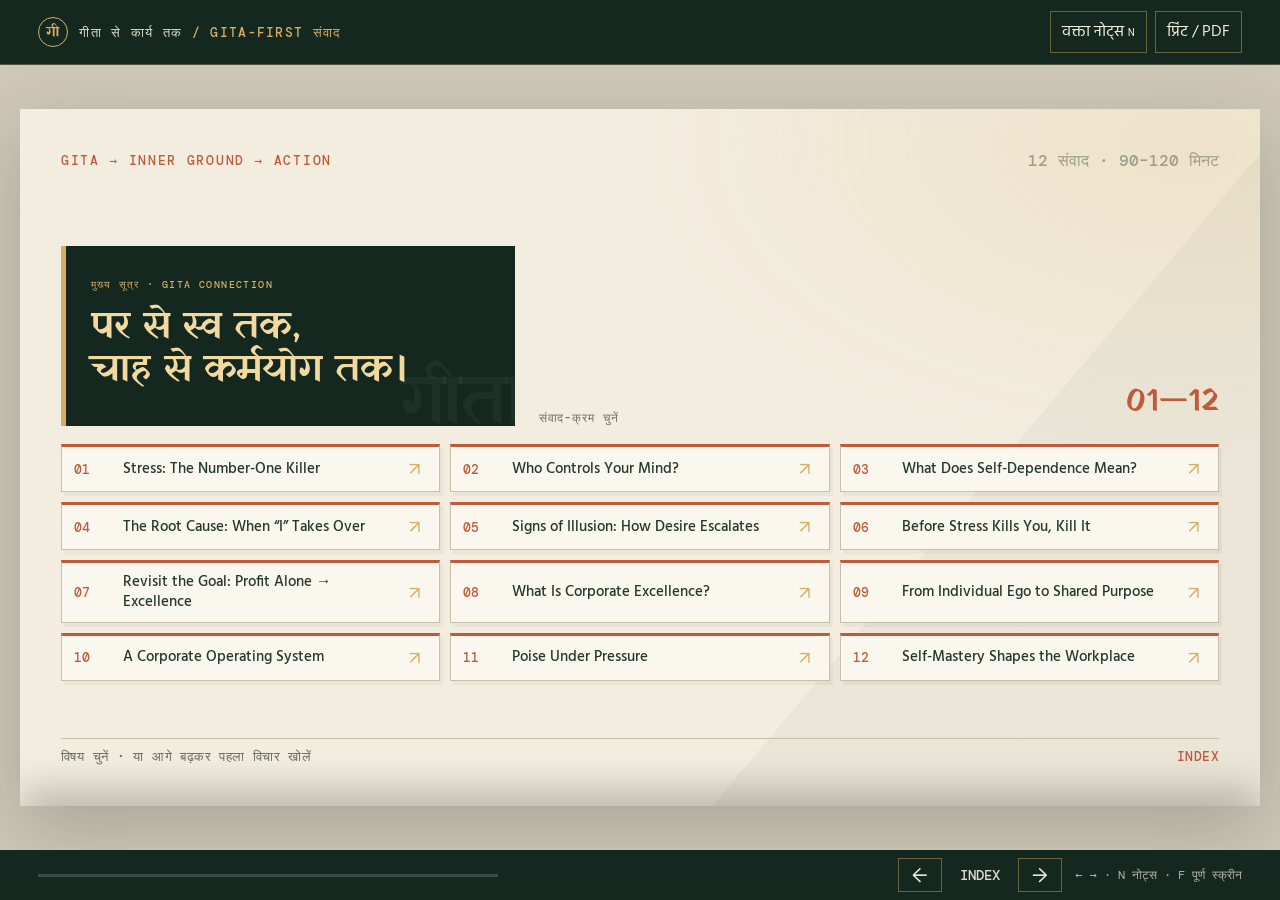
==== corporate-workshop-gita-first.html @ 5ba246e7 "Add Gita-first corporate presentation" ====
<!doctype html>
<html lang="hi">
<head>
  <meta charset="utf-8">
  <meta name="viewport" content="width=device-width, initial-scale=1">
  <meta name="theme-color" content="#142820">
  <title>गीता से कार्य तक · Corporate संवाद</title>
  <style>
    @import url('https://fonts.googleapis.com/css2?family=DM+Mono:wght@400;500&family=DM+Sans:wght@400;500;600;700&family=Hind:wght@400;500;600;700&family=Noto+Serif+Devanagari:wght@400;500;600&family=Yatra+One&display=swap');
    :root{--forest:#142820;--forest2:#203b2e;--leaf:#315744;--paper:#f3eddf;--paper2:#e4dac5;--gold:#d6ad62;--rust:#bf5b3b;--ink:#25382c;--muted:#9b9d8d;--line:#c9bea7;--sans:'Hind','Nirmala UI','Mangal',sans-serif;--display:'Yatra One','Nirmala UI',serif;--latin:'DM Sans',sans-serif;--mono:'DM Mono',monospace}
    *{box-sizing:border-box}html,body{margin:0;min-height:100%;font-family:var(--sans);background:#cfc8b7;color:var(--ink)}body{min-height:100dvh;display:grid;grid-template-rows:auto 1fr auto;overflow:hidden}button{font:inherit;color:inherit;cursor:pointer}
    .topbar,.bottombar{display:flex;align-items:center;justify-content:space-between;background:var(--forest);color:var(--paper);padding:11px clamp(14px,3vw,40px);z-index:5}.topbar{border-bottom:1px solid #d6ad6250}.identity{display:flex;align-items:center;gap:11px;font:500 13px var(--mono);letter-spacing:.1em;text-transform:uppercase;color:#ded7c6}.seal{width:30px;height:30px;border:1px solid var(--gold);display:grid;place-items:center;border-radius:50%;color:var(--gold);font:15px var(--display)}.tools{display:flex;gap:8px}.tools button,.nav button{background:transparent;border:1px solid #d6ad6270;color:var(--paper);padding:7px 11px;transition:.2s}.tools button:hover,.nav button:hover{background:#d6ad6220;border-color:var(--gold)}
    main{display:grid;place-items:center;padding:clamp(9px,1.7vw,20px);min-height:0}.deck{width:min(100%,calc((100dvh - 145px)*1.7778));aspect-ratio:16/9;position:relative;background:var(--paper);box-shadow:0 24px 70px #14282035;overflow:hidden;isolation:isolate}.page{position:absolute;inset:0;visibility:hidden;opacity:0;transform:translateX(1.2%);transition:opacity .35s ease,transform .35s ease,visibility .35s;overflow:hidden}.page.current{visibility:visible;opacity:1;transform:none;z-index:1}.directory,.content-slide{height:100%;padding:clamp(22px,3.2vw,46px);display:grid;grid-template-rows:auto 1fr auto;position:relative;background:var(--paper)}.directory:before,.content-slide:before{content:'';position:absolute;z-index:-1;inset:0;pointer-events:none;background:radial-gradient(ellipse at 94% 5%,#d6ad622d,transparent 34%),linear-gradient(130deg,transparent 70%,#203b2e0b 70%)}.content-slide.dark{background:var(--forest);color:var(--paper)}.content-slide.dark:before{background:radial-gradient(ellipse at 90% 8%,#d6ad6220,transparent 36%),linear-gradient(130deg,transparent 65%,#ffffff06 65%)}
    .slide-top{display:flex;align-items:center;justify-content:space-between;gap:14px;position:relative;z-index:1}.eyebrow{font:500 13px var(--mono);letter-spacing:.13em;text-transform:uppercase;color:var(--rust)}.dark .eyebrow{color:var(--gold)}.timing{font:500 16px var(--mono);white-space:nowrap;color:var(--muted)}.dark .timing{color:#c6bda9}.page-content{align-self:center;min-width:0;position:relative;z-index:1}.slide-title{font:400 clamp(40px,5.2vw,74px)/1.08 var(--display);letter-spacing:-.02em;margin:0 0 clamp(16px,2.3vw,30px);max-width:20ch;color:var(--forest)}.dark .slide-title{color:var(--paper)}.slide-title .accent{color:var(--rust)}.dark .slide-title .accent{color:var(--gold)}
    .gita-card{position:relative;overflow:hidden;padding:clamp(22px,3.1vw,44px);background:linear-gradient(130deg,#203b2e,#142820 78%);color:var(--paper);border:1px solid #d6ad6280;border-top:5px solid var(--gold);box-shadow:0 22px 55px #14282020;min-height:clamp(250px,31vh,360px)}.gita-card:after{content:attr(data-number);position:absolute;right:2%;bottom:-22%;font:clamp(150px,25vw,340px)/1 var(--display);color:#f3eddf0a;pointer-events:none}.gita-kicker{position:relative;z-index:1;display:flex;align-items:center;gap:10px;margin-bottom:clamp(12px,2vw,22px);font:500 13px var(--mono);letter-spacing:.16em;text-transform:uppercase;color:var(--gold)}.gita-kicker:before{content:'';width:27px;height:1px;background:var(--gold)}.gita-heading{position:relative;z-index:1;margin:0 0 11px;font:400 clamp(28px,3.5vw,48px)/1.15 var(--display);color:#f0d69e}.gita-copy{position:relative;z-index:1;max-width:70ch;margin:0;color:#f4efe2;font:400 clamp(19px,2vw,27px)/1.55 'Noto Serif Devanagari','Nirmala UI',serif}.verse-list{position:relative;z-index:1;display:flex;flex-wrap:wrap;gap:8px;margin-top:clamp(15px,2vw,24px)}.verse-button{border:1px solid #d6ad6280;background:#14282070;color:#f1d99f;padding:7px 11px;font:500 14px var(--sans);text-decoration:underline;text-underline-offset:3px}.verse-button:hover{background:var(--gold);color:var(--forest)}.gita-question{position:relative;z-index:1;margin:clamp(14px,2vw,22px) 0 0;padding-top:12px;border-top:1px solid #ffffff38;color:var(--gold);font:600 clamp(18px,1.9vw,25px)/1.4 var(--sans)}
    .lens-trigger{display:flex;align-items:center;gap:12px;margin:14px 0 0;padding:9px 0;border:0;background:transparent;color:var(--rust);font:600 17px var(--sans);text-align:left}.lens-trigger .plus{width:28px;height:28px;display:grid;place-items:center;border:1px solid currentColor;border-radius:50%;font:18px var(--latin);transition:transform .22s,background .22s}.lens-trigger:hover .plus{transform:rotate(45deg);background:#bf5b3b12}.dark .lens-trigger{color:var(--gold)}.lens-trigger[aria-expanded="true"] .plus{transform:rotate(45deg)}.corporate-lens{margin-top:4px;padding:clamp(15px,2vw,25px);background:#f8f3e7;border:1px solid var(--line);border-left:5px solid var(--rust);box-shadow:0 12px 28px #14282012;animation:reveal .28s ease both}.dark .corporate-lens{background:#203b2e;border-color:#d6ad6270;border-left-color:var(--gold);color:var(--paper)}.corporate-lens[hidden]{display:none}.lens-heading{margin:0 0 10px;font:500 12px var(--mono);letter-spacing:.14em;text-transform:uppercase;color:var(--rust)}.dark .lens-heading{color:var(--gold)}.lens-points{display:grid;grid-template-columns:repeat(3,1fr);gap:16px}.lens-point{display:grid;grid-template-columns:24px 1fr;gap:8px;align-items:start}.lens-point b{font:500 13px var(--mono);color:var(--rust);padding-top:3px}.dark .lens-point b{color:var(--gold)}.lens-point p{margin:0;font:500 clamp(16px,1.45vw,20px)/1.45 var(--latin);color:var(--ink)}.lens-point small{display:block;margin-top:3px;font:400 clamp(14px,1.2vw,17px)/1.45 var(--sans);color:#596258}.dark .lens-point p{color:var(--paper)}.dark .lens-point small{color:#d1d1c5}.footer{position:relative;z-index:1;display:flex;justify-content:space-between;align-items:end;gap:16px;border-top:1px solid var(--line);padding-top:9px;color:#666f62;font:500 13px var(--mono);letter-spacing:.03em}.dark .footer{border-color:#ffffff38;color:#c1bdaf}.footer strong{color:var(--rust);font-weight:500}.dark .footer strong{color:var(--gold)}
    .index-top{display:grid;grid-template-columns:minmax(280px,.8fr) minmax(0,1.2fr);align-items:stretch;gap:clamp(14px,2vw,24px);margin:clamp(10px,1.6vw,18px) 0}.index-hero{padding:clamp(16px,2vw,25px);background:var(--forest);color:var(--paper);border-left:5px solid var(--gold);position:relative;overflow:hidden}.index-hero:after{content:'गीता';position:absolute;right:-10px;bottom:-28px;font:70px var(--display);color:#ffffff0b}.index-hero .kicker{font:500 10px var(--mono);letter-spacing:.14em;color:var(--gold);text-transform:uppercase}.index-hero h1{font:400 clamp(25px,3vw,40px)/1.12 var(--display);margin:9px 0;color:#f1d99f}.index-hero p{font:400 clamp(15px,1.35vw,18px)/1.4 var(--sans);margin:0;max-width:55ch;color:#e8e4d8}.index-meta{align-self:end;display:flex;justify-content:space-between;gap:12px;align-items:end;color:#687367;font:500 12px var(--mono);letter-spacing:.08em;text-transform:uppercase}.index-meta strong{font:400 clamp(20px,2.5vw,32px) var(--display);color:var(--rust);letter-spacing:0}.index-grid{display:grid;grid-template-columns:repeat(3,minmax(0,1fr));gap:10px;align-content:stretch;min-height:0}.index-card{position:relative;display:grid;grid-template-columns:39px 1fr 18px;align-items:center;gap:10px;text-align:left;padding:10px 12px;background:#faf7ef;border:1px solid var(--line);border-top:3px solid var(--rust);box-shadow:3px 4px 0 #203b2e0c;transition:transform .18s,box-shadow .18s,border-color .18s;min-width:0}.index-card:hover,.index-card:focus-visible{transform:translateY(-3px);border-color:var(--gold);box-shadow:4px 7px 0 #203b2e19;outline:none}.index-no{font:500 13px var(--mono);color:var(--rust)}.index-title{font:500 clamp(14px,1.2vw,17px)/1.25 var(--sans);color:var(--ink)}.index-arrow{font:18px var(--latin);color:var(--gold)}.index-card:focus-visible{outline:2px solid var(--rust);outline-offset:2px}
    .bottombar{padding-top:8px;padding-bottom:8px;gap:14px}.progress{height:3px;background:#ffffff2b;flex:1;max-width:460px}.progress b{display:block;height:100%;width:0;background:var(--gold);transition:width .3s}.nav{display:flex;align-items:center;gap:8px}.nav button{font:20px var(--latin);padding:3px 13px}.count{font:500 14px var(--mono);color:#e3dccd;min-width:60px;text-align:center}.keys{font:12px var(--mono);color:#b4b4a6;margin-left:5px}.notes{position:absolute;z-index:6;left:0;right:0;bottom:0;max-height:42%;overflow:auto;background:#fbf7eb;color:var(--forest);padding:17px 23px 21px;border-top:4px solid var(--gold);box-shadow:0 -15px 40px #0004;transform:translateY(105%);transition:transform .28s ease}.notes.open{transform:none}.notes h3{font:400 22px var(--display);margin:0 0 7px}.notes p{font:400 15px/1.5 var(--sans);margin:6px 0;max-width:100ch}.notes .ask{color:var(--rust);font-weight:600}
    dialog{max-width:min(600px,calc(100vw - 30px));border:1px solid var(--gold);border-top:5px solid var(--rust);background:var(--paper);color:var(--forest);padding:24px 28px;box-shadow:0 22px 70px #0007}dialog::backdrop{background:#0a1510c7}dialog h2{font:400 26px var(--display);margin:0 0 4px}dialog .ref{font:12px var(--mono);color:var(--rust)}dialog p{font:23px/1.9 var(--sans);margin:18px 0;white-space:pre-line}dialog button{float:right;border:1px solid var(--forest);background:var(--forest);color:var(--paper);padding:8px 16px}
    @keyframes reveal{from{opacity:0;transform:translateY(-7px)}to{opacity:1;transform:none}}
    @media(max-width:900px){.index-grid{grid-template-columns:repeat(2,minmax(0,1fr))}.index-top{grid-template-columns:1fr 1fr}}
    @media(max-width:700px){body{overflow:auto;min-height:100dvh}.topbar{padding:7px 11px}.identity{font-size:10px;gap:7px}.seal{width:25px;height:25px}.tools button{font-size:11px;padding:5px 7px}.tools button:nth-child(2){display:none}main{padding:8px}.deck{width:100%;aspect-ratio:auto;min-height:calc(100dvh - 100px)}.directory,.content-slide{height:auto;min-height:calc(100dvh - 130px);padding:20px 16px 17px;grid-template-rows:auto 1fr auto}.content-slide{overflow-y:auto}.slide-top{align-items:flex-start}.eyebrow{font-size:10px}.timing{font-size:11px}.index-top{grid-template-columns:1fr;gap:9px;margin:10px 0}.index-hero{padding:15px}.index-hero h1{font-size:29px}.index-meta{display:none}.index-grid{grid-template-columns:1fr;gap:7px}.index-card{padding:9px 11px;grid-template-columns:35px 1fr 18px}.index-title{font-size:16px}.slide-title{font-size:clamp(35px,9vw,48px);margin-bottom:13px}.gita-card{padding:18px;min-height:0}.gita-kicker{font-size:10px;margin-bottom:11px}.gita-heading{font-size:29px}.gita-copy{font-size:18px;line-height:1.5}.gita-question{font-size:17px}.verse-button{font-size:13px;padding:6px 8px}.lens-trigger{font-size:16px;margin-top:9px}.corporate-lens{padding:14px}.lens-points{grid-template-columns:1fr;gap:10px}.lens-point p{font-size:16px}.lens-point small{font-size:15px}.footer{font-size:10px;flex-wrap:wrap}.bottombar{padding:7px 9px}.count{font-size:12px}.keys{display:none}.notes{max-height:54%;padding:14px}.notes p{font-size:13px}.content-slide:after{font-size:150px}}
    @media(prefers-reduced-motion:reduce){*,*:before,*:after{transition:none!important;animation:none!important;scroll-behavior:auto!important}}
    @media print{html,body{display:block;background:#fff;overflow:visible}.topbar,.bottombar,.notes,dialog,.lens-trigger{display:none!important}main{display:block;padding:0}.deck{width:auto;aspect-ratio:auto;box-shadow:none;overflow:visible}.page,.page.current{position:relative;visibility:visible;opacity:1;transform:none;width:100vw;height:56.25vw;page-break-after:always;break-after:page;-webkit-print-color-adjust:exact;print-color-adjust:exact}.content-slide .corporate-lens[hidden]{display:block!important}.page:last-child{page-break-after:auto}}
    .directory.page,.content-slide.page{position:absolute;inset:0}
  </style>
</head>
<body>
  <header class="topbar"><div class="identity"><span class="seal">गी</span><span>गीता से कार्य तक <span style="color:var(--gold)">/ Gita-first संवाद</span></span></div><div class="tools"><button id="notesToggle" aria-expanded="false">वक्ता नोट्स <span style="font:11px var(--mono)">N</span></button><button onclick="window.print()">प्रिंट / PDF</button></div></header>
  <main><div class="deck" id="deck" aria-live="polite">
    <section class="page directory current" id="directory" aria-label="विषय सूची">
      <div class="slide-top"><span class="eyebrow">GITA → INNER GROUND → ACTION</span><span class="timing">12 संवाद · 90–120 मिनट</span></div>
      <div class="page-content">
        <div class="index-top"><article class="index-hero"><span class="kicker">मुख्य सूत्र · GITA CONNECTION</span><h1>पर से स्व तक,<br>चाह से कर्मयोग तक।</h1></article><div class="index-meta"><span>संवाद-क्रम चुनें</span><strong>01—12</strong></div></div>
        <nav class="index-grid" id="indexGrid" aria-label="स्लाइड विषय"></nav>
      </div>
      <div class="footer"><span>विषय चुनें · या आगे बढ़कर पहला विचार खोलें</span><strong>INDEX</strong></div>
    </section>
    <div id="slides"></div>
    <aside id="notesPanel" class="notes" aria-live="polite"></aside>
  </div></main>
  <footer class="bottombar"><div class="progress" aria-label="प्रस्तुति प्रगति"><b id="progressFill"></b></div><div class="nav"><button id="prev" aria-label="पिछली स्लाइड">←</button><span class="count" id="count">INDEX</span><button id="next" aria-label="अगली स्लाइड">→</button><span class="keys">← → · N नोट्स · F पूर्ण स्क्रीन</span></div></footer>
  <dialog id="verseDialog"><h2>भगवद्गीता</h2><div class="ref" id="verseRef"></div><p id="verseText"></p><button id="closeVerse">बंद करें</button></dialog>
  <script>
    (()=>{
      const slides=[
        {title:'Stress: The Number-One Killer',tag:'पराश्रय से स्वाश्रय',gita:'अपेक्षा और वास्तविकता का अंतर',text:'जो चाहते हैं वह न हो, या जो हो रहा है वह हमारी चाह के विपरीत हो—तब मन व्याकुल होता है। जब सुख-दुःख किसी दृश्य वस्तु के होने या न होने पर निर्भर हों, मन उसी “पर” पर आश्रित हो जाता है।',refs:[],question:'मेरे सुख का आधार अभी किस बाहरी परिणाम पर टिका है?',lensTitle:'Corporate Lens · चर्चा खोलें',points:[['A','Name the stress.','What you want does not happen.'],['B','Notice the mismatch.','What happens is not what you want.'],['C','Find the dependence.','Praise, target, position or another person?']],notes:'तनाव को अपेक्षा और वास्तविकता के अंतर से जोड़ें। 2–3 लोगों से कार्यस्थल का उदाहरण लें। बोर्ड पर दो हिस्से बनाएं: “मेरे कर्म-क्षेत्र में” और “मेरे नियंत्रण से बाहर।” साझा करना संक्षिप्त और स्वैच्छिक रखें।',mins:7},
        {title:'Who Controls Your Mind?',tag:'पराश्रितता की पहचान',gita:'सुख का आधार “पर” पर टिकना',text:'बाजार, पद, प्रशंसा, लक्ष्य या किसी दूसरे का व्यवहार—जब इनमें से कोई हमारी भीतरी स्थिरता का आधार बनता है, उसके बदलते ही मन डोलता है। पहले देखना है: मेरा मन किस बाहरी बात पर निर्भर हो गया है?',refs:['13.22'],question:'अगर बाहरी स्थितियाँ रोज बदलें, तो उनसे बँधा मन कितना स्थिर रहेगा?',lensTitle:'Corporate Lens · बाहरी सूची',points:[['A','Market and targets.','Which outcomes are only partly in our control?'],['B','Appraisal and recognition.','Does praise decide whether work feels worthwhile?'],['C','Other people’s behaviour.','What can still be chosen when it changes?']],notes:'बोर्ड पर बाजार, लक्ष्य, पद, प्रशंसा और ग्राहक-प्रतिक्रिया लिखें। पूछें कि क्या पूरी तरह नियंत्रण में है और क्या केवल प्रभावित किया जा सकता है। “दूसरा” कोई एक व्यक्ति नहीं; कोई भी बाहरी वस्तु या परिस्थिति हो सकती है जिस पर सुख-दुःख टिक जाए।',mins:7},
        {title:'What Does Self-Dependence Mean?',tag:'स्वाश्रय',gita:'“मैं हूँ” का बोध बाहरी परिणाम पर निर्भर नहीं',text:'बाहरी परिस्थितियाँ और भूमिकाएँ बदलती रहती हैं। स्वाश्रय का संकेत है कि अपने होने का आधार पद, प्रशंसा या परिणाम से न बाँधें। इसका अर्थ अकेले काम करना नहीं; सहयोग के बीच भी भीतर का आधार पहचानना है।',refs:['3.17','3.18'],question:'क्या पद या उपलब्धि के बिना भी “मैं हूँ” का बोध रहता है?',lensTitle:'Corporate Lens · आत्म-परीक्षण',points:[['A','Notice one habit.','Where do I wait for external validation?'],['B','Separate work from worth.','A result evaluates an outcome, not the whole self.'],['C','Practice interdependence.','Collaborate without outsourcing self-worth.']],notes:'दो मिनट का मौन लेखन दें: किस काम में मैं केवल प्रशंसा मिलने पर सफल महसूस करता/करती हूँ? साझा करना वैकल्पिक है। स्वाश्रय को अलगाव या सहयोग-विरोध के रूप में न रखें। गीता 3.17–18 के आत्मरत और आत्मतृप्त व्यक्ति के चित्र को बाहरी उपलब्धि से स्वतंत्र आधार के संकेत की तरह जोड़ें।',mins:8},
        {title:'The Root Cause: When “I” Takes Over',tag:'अहं और मोह',gita:'बदलती भूमिका को ही “मैं” मान लेने की उलझन',text:'जब भूमिका, विचार या उपलब्धि को ही अपना सम्पूर्ण स्वरूप मान लिया जाता है, तब उनसे जुड़ी चाह और भय मन को बाँधते हैं। असहमति भी अपने अस्तित्व पर चोट जैसी लग सकती है; यहीं से घर्षण बढ़ता है।',refs:['13.22','9.12'],question:'टकराव विचार पर है—या “मेरी बात को चुनौती कैसे दी?” पर?',lensTitle:'Corporate Lens · अहं की पहचान',points:[['A','“My proposal must win.”','A disagreement starts to feel personal.'],['B','“I deserve this.”','Expectation can turn into entitlement.'],['C','Ask what is being defended.','The task—or an image of the self?']],notes:'पूछें कि तकनीकी असहमति कब व्यक्तिगत अपमान बन जाती है। “EGO = Expectation Greater than Outcome” लिखें तो इसे केवल स्मरण-सूत्र कहें, शब्द की वास्तविक व्युत्पत्ति नहीं। गीता 13.22 में प्रकृति में स्थित पुरुष और गुण-संग का प्रसंग है; हर पेशेवर मतभेद को आध्यात्मिक दोष न कहें।',mins:8},
        {title:'Signs of Illusion: How Desire Escalates',tag:'अध्याय 16 · श्लोक 11–14',gita:'चिंता → आशा के बंधन → अनुचित संचय → अहं की घोषणा',text:'इन श्लोकों में अंतहीन चिंता और भोग-लालसा, आशाओं के बंधन, काम-क्रोध से प्रेरित अनुचित संचय, “आज यह पाया—आगे और पाऊँगा” और “मैं ही समर्थ हूँ” की घोषणा क्रम से सामने आती है।',refs:['16.11','16.12','16.13','16.14'],question:'अधिक पाने की चाह कब चिंता और दूसरों के प्रति विरोध में बदलने लगती है?',lensTitle:'Corporate Lens · लक्ष्य का दबाव',points:[['A','“I want more.”','Every milestone becomes the next baseline.'],['B','“I want it at any cost.”','Short-term gains begin to excuse compromised means.'],['C','“Whoever blocks me is the problem.”','Challenge turns personal; hostility grows.']],notes:'चार श्लोकों को एक बढ़ती प्रवृत्ति की तरह खोलें: चिंता का अंत न होना, भोग को सर्वोच्च मानना, आशाओं से बँधना और अनुचित साधनों से संचय, फिर शक्ति-विजय का अहंकारी दावा। काल्पनिक कार्यस्थलीय उदाहरण लें—तिमाही लक्ष्य के लिए गुणवत्ता घटाने का दबाव। वास्तविक कंपनी पर तथ्यात्मक दावा न करें।',mins:10},
        {title:'Before Stress Kills You, Kill It',tag:'मोह-नाश',gita:'चाह के खिंचाव से अपने वास्तविक आधार की ओर',text:'तनाव से निपटने की दिशा परिस्थिति से भागना नहीं, बल्कि उस मोह को पहचानना है जो पहचान और सुख को बाहरी परिणाम से बाँध देता है। चाह के खिंचाव से हटकर अपने वास्तविक आधार में ठहरें और फिर उचित कर्म चुनें।',refs:['6.23','6.24','6.25'],question:'वास्तविक जोखिम क्या है—और केवल आशंका क्या?',lensTitle:'Corporate Lens · तथ्य और अगला कदम',points:[['A','Name the fear.','What are you afraid a setback will mean?'],['B','Separate fact from imagined verdict.','What is operational risk; what is fear of judgment?'],['C','Choose the next sound action.','Let clarity—not panic—select the means.']],notes:'प्रतिभागियों से कार्य-संबंधी आशंका पर सोचने को कहें; साझा करना वैकल्पिक हो। “डर वास्तविक नहीं” न कहें। पूछें: ठोस परिचालन जोखिम क्या है? कहाँ अपनी छवि या दूसरों की राय का भय जुड़ा है? अगला कदम क्या है? गीता 6.23–25 दुःख-संयोग से वियोग, संकल्पजन्य कामनाओं का त्याग और धैर्यपूर्वक मन को आत्मा में स्थिर करने की दिशा देते हैं।',mins:8},
        {title:'Revisit the Goal: Profit Alone → Excellence',tag:'उद्देश्य की दिशा',gita:'निजी आग्रह से आगे, उचित और उत्कृष्ट कर्म',text:'जब लक्ष्य केवल भोग, संग्रह और सुरक्षा बन जाए, तो सुख परिणाम पर टिक जाता है; परिणाम अनिश्चित होने से चिंता बढ़ती है। कर्मयोग की दिशा में लक्ष्य व्यापक होता है: निजी आग्रह से आगे, उचित और उत्कृष्ट कर्म की ओर।',refs:['2.47','2.50'],question:'टीम का श्रेष्ठ काम किस लक्ष्य को सीधे आगे बढ़ा सकता है?',lensTitle:'Corporate Lens · लक्ष्य को व्यापक करें',points:[['A','Profit matters.','But market and external forces affect the number.'],['B','Focus on what the team can shape.','Quality, process, relationships and learning.'],['C','Widen the purpose.','From a short-term number to durable excellence.']],notes:'लाभ को खारिज न करें। पूछें कि केवल तिमाही लाभ लक्ष्य बनाने से कौन-सा मानसिक दबाव बनता है। टीम किन कर्मों—गुणवत्ता, ग्राहक-समाधान, सीखने—को सीधे प्रभावित कर सकती है? “उत्कृष्टता होगी तो लाभ अपने-आप आएगा” को तथ्य या गारंटी की तरह न रखें।',mins:8},
        {title:'What Is Corporate Excellence?',tag:'कर्म में कौशल',gita:'गुणवत्ता के साथ सीखना और निरंतर सुधार',text:'उत्कृष्टता केवल टिकाऊ उत्पाद नहीं; बदलती ज़रूरत को समझना, उपयोगी समाधान बनाना और गुणवत्ता बचाते हुए नवाचार करते रहना भी है। कर्मयोग कर्म को कौशल और समबुद्धि से करने की दिशा देता है।',refs:['2.48','2.50'],question:'किस समस्या का समाधान है—और अगली आवश्यकता क्या हो सकती है?',lensTitle:'Corporate Lens · उत्कृष्टता के आयाम',points:[['A','Build quality into the work.','Product, service and process standards.'],['B','Keep adapting and innovating.','Good quality without renewal can stagnate.'],['C','Include people and environment.','Relationships and responsibility matter.']],notes:'दो काल्पनिक स्थितियाँ दें: अच्छा उत्पाद लेकिन ग्राहक की बदलती जरूरत अनदेखी; या लक्ष्य के लिए गुणवत्ता में कटौती। समूह से दीर्घकालिक जोखिम पूछें। उत्कृष्टता में गुणवत्ता, नवाचार, पर्यावरण-जिम्मेदारी और कर्मचारी-संबंध शामिल करें।',mins:10},
        {title:'From Individual Ego to Shared Purpose',tag:'कर्मयोग · व्यापक हित',gita:'निजी फल से आगे साझा उद्देश्य की सेवा',text:'गीता कर्म को केवल निजी फल के लिए न करने की दिशा देती है। संगठन में इसका प्रयोग साझा उद्देश्य की सेवा के रूप में हो सकता है—और संस्था की जिम्मेदारी है कि वह उचित कार्य-परिवेश और सहयोग दे।',refs:['2.47','2.48'],question:'“मैं साझा काम में क्या जोड़ सकता हूँ?”',lensTitle:'Corporate Lens · विभाग से आगे',points:[['A','Where does “my department” win?','Even when the wider organization loses.'],['B','What does the shared goal need?','Bring expertise together across teams.'],['C','Balance contribution and support.','What can I offer—and what must the company enable?']],notes:'जोड़ी में तीन मिनट दें: कोई उदाहरण जहाँ विभागीय लक्ष्य व्यापक उद्देश्य से टकरा सकता है। “Corporate ego” को संगठनात्मक रूपक कहें, शास्त्रीय शब्द नहीं। योगदान को एकतरफा कर्मचारी-त्याग न बनाएं; संस्था का सहयोगी वातावरण भी आवश्यक है।',mins:10},
        {title:'A Corporate Operating System',tag:'विवेक से उचित कर्म',gita:'तथ्य देखना, भेद करना, उचित कदम चुनना',text:'विवेक बदलते और टिकाऊ, उचित और अनुचित का भेद देखने में मदद करता है। ज्ञात असत्य को पकड़े रहना, करने योग्य कर्म से बचना या अनुचित कर्म करना मन और काम दोनों को उलझाता है।',refs:['2.16','2.17','2.47'],question:'तथ्य क्या है, उचित विकल्प क्या है, अगला कर्म क्या है?',lensTitle:'Corporate Lens · निर्णय चक्र',points:[['A','Pause before reacting.','What is verified, and what is assumed?'],['B','Choose means that stand scrutiny.','No falsification, under-billing or hidden quality cuts.'],['C','Align knowledge and action.','Make the next step clear and ethical.']],notes:'बोर्ड पर चक्र बनाएँ: अल्पकालिक समझौता → छिपाना → बढ़ता तनाव → नैतिक संकट। इसे संभावित जोखिम रखें, नियत परिणाम नहीं। प्रतिभागियों से पूछें कि निर्णय से पहले कौन-से तथ्य, नियम और हितधारक देखने चाहिए।',mins:9},
        {title:'Poise Under Pressure',tag:'समत्वं योग उच्यते',gita:'सफलता-असफलता में संतुलन, ताकि उचित कर्म दिखे',text:'समत्व का अर्थ परिस्थिति को महत्वहीन मानना नहीं। सफलता या असफलता में मन को इतना संतुलित रखना कि तथ्य दिखें, विवेक बना रहे और अगला उचित कर्म चुना जा सके।',refs:['2.48','2.50'],question:'कौन-सी प्रतिक्रिया समाधान के रास्ते खोलती है?',lensTitle:'Corporate Lens · संकट अभ्यास',points:[['A','Project fails before launch.','What are the verified facts?'],['B','Assess before reacting.','What resources and choices remain?'],['C','Respond without a cover-up.','Communicate, prioritize and deploy help.']],notes:'स्थिति रखें: लॉन्च से 24 घंटे पहले परियोजना विफल। घबराहट/दोषारोपण की प्रतिक्रिया और वस्तुनिष्ठ आकलन/स्पष्ट सूचना की प्रतिक्रिया की तुलना करें। समत्व को निष्क्रियता न कहें; यह दबाव में निर्णय-क्षमता बनाए रखने का आधार है।',mins:10},
        {title:'Self-Mastery Shapes the Workplace',tag:'आत्म-आधार से कर्म',gita:'आत्मरत और आत्मतृप्त पुरुष का चित्र',text:'आत्मरत और आत्मतृप्त पुरुष का चित्र बाहरी उपलब्धि को ही जीवन का आधार न मानने की दिशा दिखाता है। भीतर आधार पहचानकर व्यक्ति अधिक स्पष्टता, समत्व और निष्ठा से साझा काम कर सकता है।',refs:['3.17','3.18','2.47'],question:'अपने अगले निर्णय में कौन-सा एक व्यवहार बदल सकता हूँ?',lensTitle:'Corporate Lens · एक संकल्प',points:[['A','One reaction to change.','Where will I pause before responding?'],['B','One standard to protect.','Quality, honesty or respect under pressure.'],['C','One action this week.','Write a first step and a check-in date.']],notes:'हर प्रतिभागी से छोटा, देखने योग्य संकल्प लिखवाएँ—जैसे आलोचना पर जवाब देने से पहले तथ्य जाँचना या लक्ष्य-दबाव में गुणवत्ता जोखिम स्पष्ट करना। साझा करना वैकल्पिक रखें। इसके बाद खुला प्रश्नोत्तर लें।',mins:8}
      ];
      const verses={
        '2.47':'कर्मण्येवाधिकारस्ते मा फलेषु कदाचन।\nमा कर्मफलहेतुर्भूर्मा ते सङ्गोऽस्त्वकर्मणि॥',
        '2.48':'योगस्थः कुरु कर्माणि सङ्गं त्यक्त्वा धनञ्जय।\nसिद्ध्यसिद्ध्योः समो भूत्वा समत्वं योग उच्यते॥',
        '2.50':'बुद्धियुक्तो जहातीह उभे सुकृतदुष्कृते।\nतस्माद्योगाय युज्यस्व योगः कर्मसु कौशलम्॥',
        '3.17':'यस्त्वात्मरतिर् एव स्यादात्मतृप्तश्च मानवः।\nआत्मन्येव च सन्तुष्टस्तस्य कार्यं न विद्यते॥',
        '3.18':'नैव तस्य कृतेनार्थो नाकृतेनेह कश्चन।\nन चास्य सर्वभूतेषु कश्चिदर्थव्यपाश्रयः॥',
        '13.22':'पुरुषः प्रकृतिस्थो हि भुङ्क्ते प्रकृतिजान्गुणान्।\nकारणं गुणसङ्गोऽस्य सदसद्योनिजन्मसु॥',
        '9.12':'मोघाशा मोघकर्माणो मोघज्ञाना विचेतसः।\nराक्षसीमासुरीं चैव प्रकृतिं मोहिनीं श्रिताः॥',
        '16.11':'चिन्तामपरिमेयां च प्रलयान्तामुपाश्रिताः।\nकामोपभोगपरमा एतावदिति निश्चिताः॥',
        '16.12':'आशापाशशतैर्बद्धाः कामक्रोधपरायणाः।\nईहन्ते कामभोगार्थमन्यायेनार्थसञ्चयान्॥',
        '16.13':'इदमद्य मया लब्धमिमं प्राप्स्ये मनोरथम्।\nइदमस्तीदमपि मे भविष्यति पुनर्धनम्॥',
        '16.14':'असौ मया हतः शत्रुर्हनिष्ये चापरानपि।\nईश्वरोऽहमहं भोगी सिद्धोऽहं बलवान्सुखी॥',
        '6.23':'तं विद्याद् दुःखसंयोगवियोगं योगसंज्ञितम्।\nस निश्चयेन योक्तव्यो योगोऽनिर्विण्णचेतसा॥',
        '6.24':'सङ्कल्पप्रभवान्कामांस्त्यक्त्वा सर्वानशेषतः।\nमनसैवेन्द्रियग्रामं विनियम्य समन्ततः॥',
        '6.25':'शनैः शनैरुपरमेद् बुद्ध्या धृतिगृहीतया।\nआत्मसंस्थं मनः कृत्वा न किञ्चिदपि चिन्तयेत्॥',
        '2.16':'नासतो विद्यते भावो नाभावो विद्यते सतः।\nउभयोरपि दृष्टोऽन्तस्त्वनयोस्तत्त्वदर्शिभिः॥',
        '2.17':'अविनाशि तु तद्विद्धि येन सर्वमिदं ततम्।\nविनाशमव्ययस्यास्य न कश्चित्कर्तुमर्हति॥'
      };
      const directory=document.getElementById('directory'),slidesRoot=document.getElementById('slides'),indexGrid=document.getElementById('indexGrid'),panel=document.getElementById('notesPanel'),notesToggle=document.getElementById('notesToggle'),count=document.getElementById('count'),progress=document.getElementById('progressFill');let active=0;
      function verseButtons(refs){return refs.map((ref,i)=>`<button class="verse-button" data-verse="${ref}">${i===0?'अध्याय '+ref.split('.')[0]+' · ':''}श्लोक ${ref.split('.')[1]}</button>`).join('')}
      slides.forEach((s,i)=>{
        const number=String(i+1).padStart(2,'0');
        indexGrid.insertAdjacentHTML('beforeend',`<button class="index-card" type="button" data-open-slide="${i+1}"><span class="index-no">${number}</span><span class="index-title">${s.title}</span><span class="index-arrow">↗</span></button>`);
        const points=s.points.map((p,j)=>`<div class="lens-point"><b>${p[0]}</b><p>${p[1]}<small>${p[2]}</small></p></div>`).join('');
        slidesRoot.insertAdjacentHTML('beforeend',`<section class="page content-slide ${i%3===1?'dark':''}" data-page="${i+1}" aria-label="Slide ${i+1}"><div class="slide-top"><span class="eyebrow">${number} / ${s.tag}</span><span class="timing">${String(s.mins).padStart(2,'0')} MIN</span></div><div class="page-content"><h2 class="slide-title">${s.title}</h2><article class="gita-card" data-number="${number}"><span class="gita-kicker">Gita Connection · ${s.tag}</span><h3 class="gita-heading">${s.gita}</h3><p class="gita-copy">${s.text}</p><div class="verse-list">${verseButtons(s.refs)}</div><p class="gita-question">${s.question}</p></article><button class="lens-trigger" type="button" aria-expanded="false"><span class="plus">+</span><span>Corporate Lens</span></button><section class="corporate-lens" hidden><h3 class="lens-heading">${s.lensTitle}</h3><div class="lens-points">${points}</div></section></div><div class="footer"><span>पहले गीता-विचार · फिर कार्यस्थल पर उसका प्रश्न</span><strong>${number} — 12</strong></div><aside class="note-source" hidden>${s.notes}</aside></section>`);
      });
      const pages=[...document.querySelectorAll('.content-slide')];
      function openNotes(){if(active===0)return;const text=pages[active-1].querySelector('.note-source').textContent;panel.innerHTML=`<h3>चर्चा-सूत्र · ${slides[active-1].mins} मिनट</h3><p>${text}</p>`;panel.classList.add('open');notesToggle.classList.add('active');notesToggle.setAttribute('aria-expanded','true')}
      function closeNotes(){panel.classList.remove('open');notesToggle.classList.remove('active');notesToggle.setAttribute('aria-expanded','false')}
      function show(n){active=Math.max(0,Math.min(slides.length,n));directory.classList.toggle('current',active===0);pages.forEach((p,i)=>{p.classList.toggle('current',i===active-1);const trigger=p.querySelector('.lens-trigger'),lens=p.querySelector('.corporate-lens');if(trigger){trigger.setAttribute('aria-expanded','false');trigger.querySelector('span:last-child').textContent='Corporate Lens';lens.hidden=true}});count.textContent=active===0?'INDEX':String(active).padStart(2,'0')+' / 12';progress.style.width=(active/slides.length*100)+'%';closeNotes();document.title=(active===0?'गीता से कार्य तक':slides[active-1].title)+' · Corporate संवाद'}
      document.getElementById('prev').addEventListener('click',()=>show(active<=1?0:active-1));document.getElementById('next').addEventListener('click',()=>show(active===0?1:active+1));notesToggle.addEventListener('click',()=>panel.classList.contains('open')?closeNotes():openNotes());
      document.addEventListener('click',e=>{const indexButton=e.target.closest('[data-open-slide]');if(indexButton){show(Number(indexButton.dataset.openSlide));return}const lensButton=e.target.closest('.lens-trigger');if(lensButton){const lens=lensButton.nextElementSibling,opening=lens.hidden;lens.hidden=!opening;lensButton.setAttribute('aria-expanded',String(opening));lensButton.querySelector('span:last-child').textContent='Corporate Lens';return}const verseButton=e.target.closest('[data-verse]');if(verseButton){const ref=verseButton.dataset.verse;document.getElementById('verseRef').textContent='अध्याय '+ref.split('.')[0]+' · श्लोक '+ref.split('.')[1];document.getElementById('verseText').textContent=verses[ref]||'';document.getElementById('verseDialog').showModal()}});
      document.getElementById('closeVerse').addEventListener('click',()=>document.getElementById('verseDialog').close());document.getElementById('verseDialog').addEventListener('click',e=>{if(e.target===e.currentTarget)e.currentTarget.close()});
      document.addEventListener('keydown',e=>{if(e.key==='ArrowRight'||e.key==='PageDown'){e.preventDefault();show(active===0?1:active+1)}else if(e.key==='ArrowLeft'||e.key==='PageUp'){e.preventDefault();show(active<=1?0:active-1)}else if(e.key==='Home')show(0);else if(e.key==='End')show(slides.length);else if(e.key.toLowerCase()==='n'&&!e.ctrlKey&&!e.metaKey)notesToggle.click();else if(e.key.toLowerCase()==='f'&&!e.ctrlKey&&!e.metaKey){if(!document.fullscreenElement)document.documentElement.requestFullscreen?.();else document.exitFullscreen?.()}});
      let touchX=null;document.getElementById('deck').addEventListener('touchstart',e=>{touchX=e.changedTouches[0].clientX},{passive:true});document.getElementById('deck').addEventListener('touchend',e=>{if(touchX===null)return;const dx=e.changedTouches[0].clientX-touchX;if(Math.abs(dx)>65)show(active+(dx<0?1:-1));touchX=null},{passive:true});const requestedSlide=location.hash.match(/^#slide-(\d{1,2})$/);show(requestedSlide?Number(requestedSlide[1]):0);
    })();
  </script>
</body>
</html>
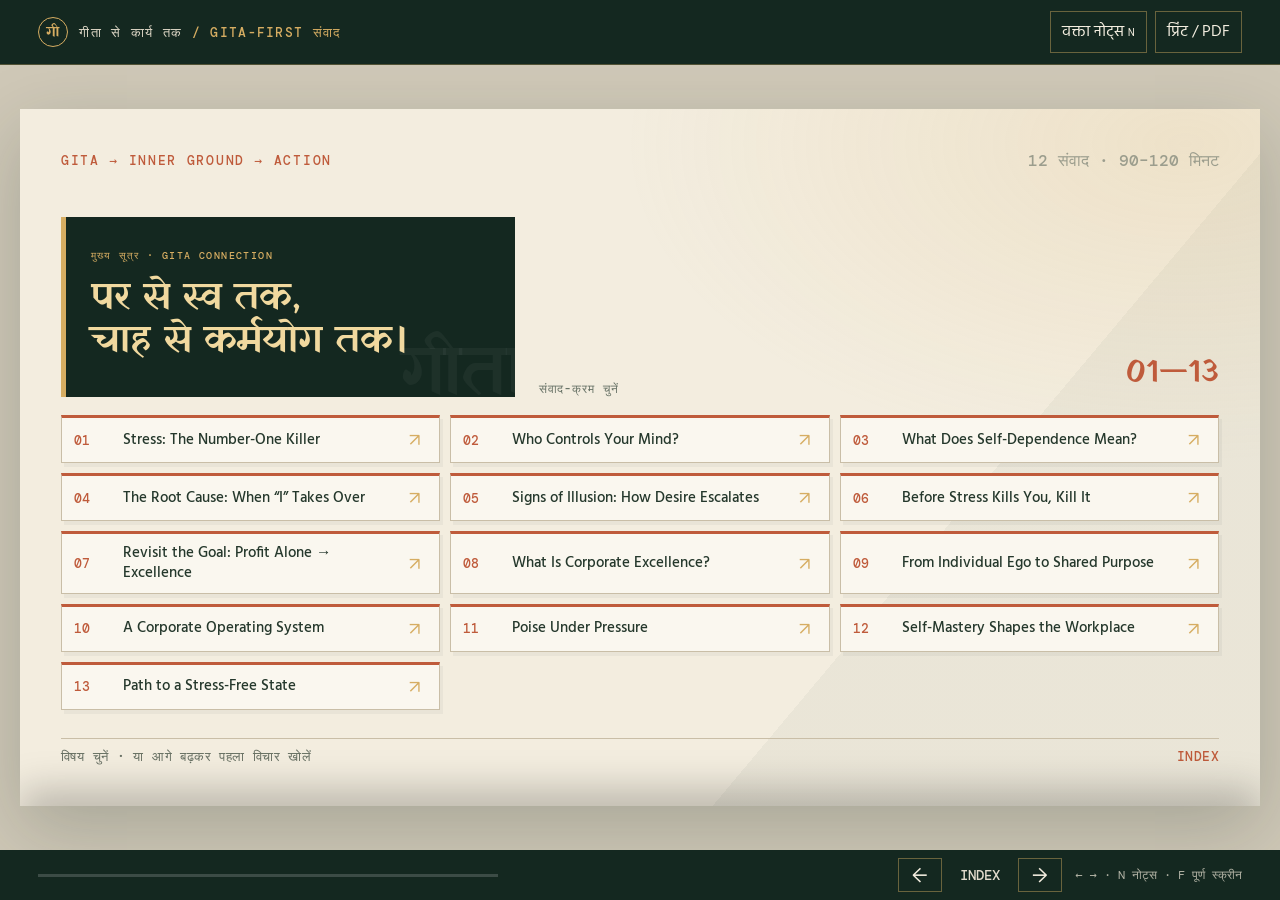
==== commit f33343e7: "Add stress-free state closing slide" ====
--- a/corporate-workshop-gita-first.html
+++ b/corporate-workshop-gita-first.html
@@ -31,7 +31,7 @@
     <section class="page directory current" id="directory" aria-label="विषय सूची">
       <div class="slide-top"><span class="eyebrow">GITA → INNER GROUND → ACTION</span><span class="timing">12 संवाद · 90–120 मिनट</span></div>
       <div class="page-content">
-        <div class="index-top"><article class="index-hero"><span class="kicker">मुख्य सूत्र · GITA CONNECTION</span><h1>पर से स्व तक,<br>चाह से कर्मयोग तक।</h1></article><div class="index-meta"><span>संवाद-क्रम चुनें</span><strong>01—12</strong></div></div>
+        <div class="index-top"><article class="index-hero"><span class="kicker">मुख्य सूत्र · GITA CONNECTION</span><h1>पर से स्व तक,<br>चाह से कर्मयोग तक।</h1></article><div class="index-meta"><span>संवाद-क्रम चुनें</span><strong>01—13</strong></div></div>
         <nav class="index-grid" id="indexGrid" aria-label="स्लाइड विषय"></nav>
       </div>
       <div class="footer"><span>विषय चुनें · या आगे बढ़कर पहला विचार खोलें</span><strong>INDEX</strong></div>
@@ -45,17 +45,18 @@
     (()=>{
       const slides=[
         {title:'Stress: The Number-One Killer',tag:'पराश्रय से स्वाश्रय',gita:'अपेक्षा और वास्तविकता का अंतर',text:'जो चाहते हैं वह न हो, या जो हो रहा है वह हमारी चाह के विपरीत हो—तब मन व्याकुल होता है। जब सुख-दुःख किसी दृश्य वस्तु के होने या न होने पर निर्भर हों, मन उसी “पर” पर आश्रित हो जाता है।',refs:[],question:'मेरे सुख का आधार अभी किस बाहरी परिणाम पर टिका है?',lensTitle:'Corporate Lens · चर्चा खोलें',points:[['A','Name the stress.','What you want does not happen.'],['B','Notice the mismatch.','What happens is not what you want.'],['C','Find the dependence.','Praise, target, position or another person?']],notes:'तनाव को अपेक्षा और वास्तविकता के अंतर से जोड़ें। 2–3 लोगों से कार्यस्थल का उदाहरण लें। बोर्ड पर दो हिस्से बनाएं: “मेरे कर्म-क्षेत्र में” और “मेरे नियंत्रण से बाहर।” साझा करना संक्षिप्त और स्वैच्छिक रखें।',mins:7},
-        {title:'Who Controls Your Mind?',tag:'पराश्रितता की पहचान',gita:'सुख का आधार “पर” पर टिकना',text:'बाजार, पद, प्रशंसा, लक्ष्य या किसी दूसरे का व्यवहार—जब इनमें से कोई हमारी भीतरी स्थिरता का आधार बनता है, उसके बदलते ही मन डोलता है। पहले देखना है: मेरा मन किस बाहरी बात पर निर्भर हो गया है?',refs:['13.22'],question:'अगर बाहरी स्थितियाँ रोज बदलें, तो उनसे बँधा मन कितना स्थिर रहेगा?',lensTitle:'Corporate Lens · बाहरी सूची',points:[['A','Market and targets.','Which outcomes are only partly in our control?'],['B','Appraisal and recognition.','Does praise decide whether work feels worthwhile?'],['C','Other people’s behaviour.','What can still be chosen when it changes?']],notes:'बोर्ड पर बाजार, लक्ष्य, पद, प्रशंसा और ग्राहक-प्रतिक्रिया लिखें। पूछें कि क्या पूरी तरह नियंत्रण में है और क्या केवल प्रभावित किया जा सकता है। “दूसरा” कोई एक व्यक्ति नहीं; कोई भी बाहरी वस्तु या परिस्थिति हो सकती है जिस पर सुख-दुःख टिक जाए।',mins:7},
+        {title:'Who Controls Your Mind?',tag:'पराश्रितता की पहचान',gita:'सुख अथवा दुःख का आधार “पर” पर टिकना',text:'बाजार, पद, प्रशंसा, लक्ष्य या किसी दूसरे का व्यवहार—जब इनमें से कोई हमारी भीतरी स्थिरता का आधार बनता है, उसके बदलते ही मन डोलता है। पहले देखना है: मेरा मन किस बाहरी बात पर निर्भर हो गया है?',refs:['13.22'],question:'अगर बाहरी स्थितियाँ रोज बदलें, तो उनसे बँधा मन कितना स्थिर रहेगा?',lensTitle:'Corporate Lens · बाहरी सूची',points:[['A','Market and targets.','Which outcomes are only partly in our control?'],['B','Appraisal and recognition.','Does praise decide whether work feels worthwhile?'],['C','Other people’s behaviour.','What can still be chosen when it changes?']],notes:'बोर्ड पर बाजार, लक्ष्य, पद, प्रशंसा और ग्राहक-प्रतिक्रिया लिखें। पूछें कि क्या पूरी तरह नियंत्रण में है और क्या केवल प्रभावित किया जा सकता है। “दूसरा” कोई एक व्यक्ति नहीं; कोई भी बाहरी वस्तु या परिस्थिति हो सकती है जिस पर सुख-दुःख टिक जाए।',mins:7},
         {title:'What Does Self-Dependence Mean?',tag:'स्वाश्रय',gita:'“मैं हूँ” का बोध बाहरी परिणाम पर निर्भर नहीं',text:'बाहरी परिस्थितियाँ और भूमिकाएँ बदलती रहती हैं। स्वाश्रय का संकेत है कि अपने होने का आधार पद, प्रशंसा या परिणाम से न बाँधें। इसका अर्थ अकेले काम करना नहीं; सहयोग के बीच भी भीतर का आधार पहचानना है।',refs:['3.17','3.18'],question:'क्या पद या उपलब्धि के बिना भी “मैं हूँ” का बोध रहता है?',lensTitle:'Corporate Lens · आत्म-परीक्षण',points:[['A','Notice one habit.','Where do I wait for external validation?'],['B','Separate work from worth.','A result evaluates an outcome, not the whole self.'],['C','Practice interdependence.','Collaborate without outsourcing self-worth.']],notes:'दो मिनट का मौन लेखन दें: किस काम में मैं केवल प्रशंसा मिलने पर सफल महसूस करता/करती हूँ? साझा करना वैकल्पिक है। स्वाश्रय को अलगाव या सहयोग-विरोध के रूप में न रखें। गीता 3.17–18 के आत्मरत और आत्मतृप्त व्यक्ति के चित्र को बाहरी उपलब्धि से स्वतंत्र आधार के संकेत की तरह जोड़ें।',mins:8},
-        {title:'The Root Cause: When “I” Takes Over',tag:'अहं और मोह',gita:'बदलती भूमिका को ही “मैं” मान लेने की उलझन',text:'जब भूमिका, विचार या उपलब्धि को ही अपना सम्पूर्ण स्वरूप मान लिया जाता है, तब उनसे जुड़ी चाह और भय मन को बाँधते हैं। असहमति भी अपने अस्तित्व पर चोट जैसी लग सकती है; यहीं से घर्षण बढ़ता है।',refs:['13.22','9.12'],question:'टकराव विचार पर है—या “मेरी बात को चुनौती कैसे दी?” पर?',lensTitle:'Corporate Lens · अहं की पहचान',points:[['A','“My proposal must win.”','A disagreement starts to feel personal.'],['B','“I deserve this.”','Expectation can turn into entitlement.'],['C','Ask what is being defended.','The task—or an image of the self?']],notes:'पूछें कि तकनीकी असहमति कब व्यक्तिगत अपमान बन जाती है। “EGO = Expectation Greater than Outcome” लिखें तो इसे केवल स्मरण-सूत्र कहें, शब्द की वास्तविक व्युत्पत्ति नहीं। गीता 13.22 में प्रकृति में स्थित पुरुष और गुण-संग का प्रसंग है; हर पेशेवर मतभेद को आध्यात्मिक दोष न कहें।',mins:8},
+        {title:'The Root Cause: When “I” Takes Over',tag:'अहं और मोह',gita:'बदलती भूमिका को ही “मैं” मान लेने की उलझन',text:'जब भूमिका, विचार या उपलब्धि को ही अपना सम्पूर्ण स्वरूप मान लिया जाता है, तब उनसे जुड़ी चाह और भय मन को बाँधते हैं। असहमति भी अपने अस्तित्व पर चोट जैसी लग सकती है; यहीं से मानसिक दबाव बढ़ता है।',refs:['13.22','9.12'],question:'टकराव विचार पर है—या “मेरी बात को चुनौती कैसे दी?” पर?',lensTitle:'Corporate Lens · अहं की पहचान',points:[['A','“My proposal must win.”','A disagreement starts to feel personal.'],['B','“I deserve this.”','Expectation can turn into entitlement.'],['C','Ask what is being defended.','The task—or an image of the self?']],notes:'पूछें कि तकनीकी असहमति कब व्यक्तिगत अपमान बन जाती है। “EGO = Expectation Greater than Outcome” लिखें तो इसे केवल स्मरण-सूत्र कहें, शब्द की वास्तविक व्युत्पत्ति नहीं। गीता 13.22 में प्रकृति में स्थित पुरुष और गुण-संग का प्रसंग है; हर पेशेवर मतभेद को आध्यात्मिक दोष न कहें।',mins:8},
         {title:'Signs of Illusion: How Desire Escalates',tag:'अध्याय 16 · श्लोक 11–14',gita:'चिंता → आशा के बंधन → अनुचित संचय → अहं की घोषणा',text:'इन श्लोकों में अंतहीन चिंता और भोग-लालसा, आशाओं के बंधन, काम-क्रोध से प्रेरित अनुचित संचय, “आज यह पाया—आगे और पाऊँगा” और “मैं ही समर्थ हूँ” की घोषणा क्रम से सामने आती है।',refs:['16.11','16.12','16.13','16.14'],question:'अधिक पाने की चाह कब चिंता और दूसरों के प्रति विरोध में बदलने लगती है?',lensTitle:'Corporate Lens · लक्ष्य का दबाव',points:[['A','“I want more.”','Every milestone becomes the next baseline.'],['B','“I want it at any cost.”','Short-term gains begin to excuse compromised means.'],['C','“Whoever blocks me is the problem.”','Challenge turns personal; hostility grows.']],notes:'चार श्लोकों को एक बढ़ती प्रवृत्ति की तरह खोलें: चिंता का अंत न होना, भोग को सर्वोच्च मानना, आशाओं से बँधना और अनुचित साधनों से संचय, फिर शक्ति-विजय का अहंकारी दावा। काल्पनिक कार्यस्थलीय उदाहरण लें—तिमाही लक्ष्य के लिए गुणवत्ता घटाने का दबाव। वास्तविक कंपनी पर तथ्यात्मक दावा न करें।',mins:10},
-        {title:'Before Stress Kills You, Kill It',tag:'मोह-नाश',gita:'चाह के खिंचाव से अपने वास्तविक आधार की ओर',text:'तनाव से निपटने की दिशा परिस्थिति से भागना नहीं, बल्कि उस मोह को पहचानना है जो पहचान और सुख को बाहरी परिणाम से बाँध देता है। चाह के खिंचाव से हटकर अपने वास्तविक आधार में ठहरें और फिर उचित कर्म चुनें।',refs:['6.23','6.24','6.25'],question:'वास्तविक जोखिम क्या है—और केवल आशंका क्या?',lensTitle:'Corporate Lens · तथ्य और अगला कदम',points:[['A','Name the fear.','What are you afraid a setback will mean?'],['B','Separate fact from imagined verdict.','What is operational risk; what is fear of judgment?'],['C','Choose the next sound action.','Let clarity—not panic—select the means.']],notes:'प्रतिभागियों से कार्य-संबंधी आशंका पर सोचने को कहें; साझा करना वैकल्पिक हो। “डर वास्तविक नहीं” न कहें। पूछें: ठोस परिचालन जोखिम क्या है? कहाँ अपनी छवि या दूसरों की राय का भय जुड़ा है? अगला कदम क्या है? गीता 6.23–25 दुःख-संयोग से वियोग, संकल्पजन्य कामनाओं का त्याग और धैर्यपूर्वक मन को आत्मा में स्थिर करने की दिशा देते हैं।',mins:8},
+        {title:'Before Stress Kills You, Kill It',tag:'मोह-नाश',gita:'चाह के खिंचाव से अपने वास्तविक आधार की ओर',text:'तनाव से निपटने की दिशा परिस्थिति से भागना नहीं, बल्कि उस मोह को पहचानना है जो पहचान और सुख को बाहरी परिणाम से बाँध देता है। चाह के खिंचाव से हटकर अपने वास्तविक आधार में ठहरें और फिर उचित कर्म चुनें।',refs:['6.23','6.24','6.25'],question:'वास्तविक अमंगल क्या है—और केवल आशंका क्या?',lensTitle:'Corporate Lens · तथ्य और अगला कदम',points:[['A','Name the fear.','What are you afraid a setback will mean?'],['B','Separate fact from imagined verdict.','What is operational risk; what is fear of judgment?'],['C','Choose the next sound action.','Let clarity—not panic—select the means.']],notes:'प्रतिभागियों से कार्य-संबंधी आशंका पर सोचने को कहें; साझा करना वैकल्पिक हो। “डर वास्तविक नहीं” न कहें। पूछें: ठोस परिचालन जोखिम क्या है? कहाँ अपनी छवि या दूसरों की राय का भय जुड़ा है? अगला कदम क्या है? गीता 6.23–25 दुःख-संयोग से वियोग, संकल्पजन्य कामनाओं का त्याग और धैर्यपूर्वक मन को आत्मा में स्थिर करने की दिशा देते हैं।',mins:8},
         {title:'Revisit the Goal: Profit Alone → Excellence',tag:'उद्देश्य की दिशा',gita:'निजी आग्रह से आगे, उचित और उत्कृष्ट कर्म',text:'जब लक्ष्य केवल भोग, संग्रह और सुरक्षा बन जाए, तो सुख परिणाम पर टिक जाता है; परिणाम अनिश्चित होने से चिंता बढ़ती है। कर्मयोग की दिशा में लक्ष्य व्यापक होता है: निजी आग्रह से आगे, उचित और उत्कृष्ट कर्म की ओर।',refs:['2.47','2.50'],question:'टीम का श्रेष्ठ काम किस लक्ष्य को सीधे आगे बढ़ा सकता है?',lensTitle:'Corporate Lens · लक्ष्य को व्यापक करें',points:[['A','Profit matters.','But market and external forces affect the number.'],['B','Focus on what the team can shape.','Quality, process, relationships and learning.'],['C','Widen the purpose.','From a short-term number to durable excellence.']],notes:'लाभ को खारिज न करें। पूछें कि केवल तिमाही लाभ लक्ष्य बनाने से कौन-सा मानसिक दबाव बनता है। टीम किन कर्मों—गुणवत्ता, ग्राहक-समाधान, सीखने—को सीधे प्रभावित कर सकती है? “उत्कृष्टता होगी तो लाभ अपने-आप आएगा” को तथ्य या गारंटी की तरह न रखें।',mins:8},
-        {title:'What Is Corporate Excellence?',tag:'कर्म में कौशल',gita:'गुणवत्ता के साथ सीखना और निरंतर सुधार',text:'उत्कृष्टता केवल टिकाऊ उत्पाद नहीं; बदलती ज़रूरत को समझना, उपयोगी समाधान बनाना और गुणवत्ता बचाते हुए नवाचार करते रहना भी है। कर्मयोग कर्म को कौशल और समबुद्धि से करने की दिशा देता है।',refs:['2.48','2.50'],question:'किस समस्या का समाधान है—और अगली आवश्यकता क्या हो सकती है?',lensTitle:'Corporate Lens · उत्कृष्टता के आयाम',points:[['A','Build quality into the work.','Product, service and process standards.'],['B','Keep adapting and innovating.','Good quality without renewal can stagnate.'],['C','Include people and environment.','Relationships and responsibility matter.']],notes:'दो काल्पनिक स्थितियाँ दें: अच्छा उत्पाद लेकिन ग्राहक की बदलती जरूरत अनदेखी; या लक्ष्य के लिए गुणवत्ता में कटौती। समूह से दीर्घकालिक जोखिम पूछें। उत्कृष्टता में गुणवत्ता, नवाचार, पर्यावरण-जिम्मेदारी और कर्मचारी-संबंध शामिल करें।',mins:10},
-        {title:'From Individual Ego to Shared Purpose',tag:'कर्मयोग · व्यापक हित',gita:'निजी फल से आगे साझा उद्देश्य की सेवा',text:'गीता कर्म को केवल निजी फल के लिए न करने की दिशा देती है। संगठन में इसका प्रयोग साझा उद्देश्य की सेवा के रूप में हो सकता है—और संस्था की जिम्मेदारी है कि वह उचित कार्य-परिवेश और सहयोग दे।',refs:['2.47','2.48'],question:'“मैं साझा काम में क्या जोड़ सकता हूँ?”',lensTitle:'Corporate Lens · विभाग से आगे',points:[['A','Where does “my department” win?','Even when the wider organization loses.'],['B','What does the shared goal need?','Bring expertise together across teams.'],['C','Balance contribution and support.','What can I offer—and what must the company enable?']],notes:'जोड़ी में तीन मिनट दें: कोई उदाहरण जहाँ विभागीय लक्ष्य व्यापक उद्देश्य से टकरा सकता है। “Corporate ego” को संगठनात्मक रूपक कहें, शास्त्रीय शब्द नहीं। योगदान को एकतरफा कर्मचारी-त्याग न बनाएं; संस्था का सहयोगी वातावरण भी आवश्यक है।',mins:10},
+        {title:'What Is Corporate Excellence?',tag:'कर्म में कौशल',gita:'गुणवत्ता के साथ सीखना और निरंतर सुधार',text:'उत्कृष्टता केवल टिकाऊ उत्पाद नहीं; बदलती ज़रूरत को समझना, उपयोगी समाधान बनाना और गुणवत्ता बचाते हुए नवाचार करते रहना भी है। कर्मयोग कर्म को कौशल और समबुद्धि से करने की दिशा देता है।',refs:['2.50'],question:'किस समस्या का समाधान है—और अगली आवश्यकता क्या हो सकती है?',lensTitle:'Corporate Lens · उत्कृष्टता के आयाम',points:[['A','Build quality into the work.','Product, service and process standards.'],['B','Keep adapting and innovating.','Good quality without renewal can stagnate.'],['C','Include people and environment.','Relationships and responsibility matter.']],notes:'दो काल्पनिक स्थितियाँ दें: अच्छा उत्पाद लेकिन ग्राहक की बदलती जरूरत अनदेखी; या लक्ष्य के लिए गुणवत्ता में कटौती। समूह से दीर्घकालिक जोखिम पूछें। उत्कृष्टता में गुणवत्ता, नवाचार, पर्यावरण-जिम्मेदारी और कर्मचारी-संबंध शामिल करें।',mins:10},
+        {title:'From Individual Ego to Shared Purpose',tag:'कर्मयोग · व्यापक हित',gita:'निजी फल से आगे साझा उद्देश्य की सेवा',text:'गीता कर्म को केवल निजी फल के लिए न करने की दिशा देती है। संगठन में इसका प्रयोग साझा उद्देश्य की सेवा के रूप में हो सकता है—और संस्था की जिम्मेदारी है कि वह उचित कार्य-परिवेश और सहयोग दे।',refs:['4.18'],question:'“मैं साझा काम में क्या जोड़ सकता हूँ?”',lensTitle:'Corporate Lens · विभाग से आगे',points:[['A','Where does “my department” win?','Even when the wider organization loses.'],['B','What does the shared goal need?','Bring expertise together across teams.'],['C','Balance contribution and support.','What can I offer—and what must the company enable?']],notes:'जोड़ी में तीन मिनट दें: कोई उदाहरण जहाँ विभागीय लक्ष्य व्यापक उद्देश्य से टकरा सकता है। “Corporate ego” को संगठनात्मक रूपक कहें, शास्त्रीय शब्द नहीं। योगदान को एकतरफा कर्मचारी-त्याग न बनाएं; संस्था का सहयोगी वातावरण भी आवश्यक है।',mins:10},
         {title:'A Corporate Operating System',tag:'विवेक से उचित कर्म',gita:'तथ्य देखना, भेद करना, उचित कदम चुनना',text:'विवेक बदलते और टिकाऊ, उचित और अनुचित का भेद देखने में मदद करता है। ज्ञात असत्य को पकड़े रहना, करने योग्य कर्म से बचना या अनुचित कर्म करना मन और काम दोनों को उलझाता है।',refs:['2.16','2.17','2.47'],question:'तथ्य क्या है, उचित विकल्प क्या है, अगला कर्म क्या है?',lensTitle:'Corporate Lens · निर्णय चक्र',points:[['A','Pause before reacting.','What is verified, and what is assumed?'],['B','Choose means that stand scrutiny.','No falsification, under-billing or hidden quality cuts.'],['C','Align knowledge and action.','Make the next step clear and ethical.']],notes:'बोर्ड पर चक्र बनाएँ: अल्पकालिक समझौता → छिपाना → बढ़ता तनाव → नैतिक संकट। इसे संभावित जोखिम रखें, नियत परिणाम नहीं। प्रतिभागियों से पूछें कि निर्णय से पहले कौन-से तथ्य, नियम और हितधारक देखने चाहिए।',mins:9},
-        {title:'Poise Under Pressure',tag:'समत्वं योग उच्यते',gita:'सफलता-असफलता में संतुलन, ताकि उचित कर्म दिखे',text:'समत्व का अर्थ परिस्थिति को महत्वहीन मानना नहीं। सफलता या असफलता में मन को इतना संतुलित रखना कि तथ्य दिखें, विवेक बना रहे और अगला उचित कर्म चुना जा सके।',refs:['2.48','2.50'],question:'कौन-सी प्रतिक्रिया समाधान के रास्ते खोलती है?',lensTitle:'Corporate Lens · संकट अभ्यास',points:[['A','Project fails before launch.','What are the verified facts?'],['B','Assess before reacting.','What resources and choices remain?'],['C','Respond without a cover-up.','Communicate, prioritize and deploy help.']],notes:'स्थिति रखें: लॉन्च से 24 घंटे पहले परियोजना विफल। घबराहट/दोषारोपण की प्रतिक्रिया और वस्तुनिष्ठ आकलन/स्पष्ट सूचना की प्रतिक्रिया की तुलना करें। समत्व को निष्क्रियता न कहें; यह दबाव में निर्णय-क्षमता बनाए रखने का आधार है।',mins:10},
-        {title:'Self-Mastery Shapes the Workplace',tag:'आत्म-आधार से कर्म',gita:'आत्मरत और आत्मतृप्त पुरुष का चित्र',text:'आत्मरत और आत्मतृप्त पुरुष का चित्र बाहरी उपलब्धि को ही जीवन का आधार न मानने की दिशा दिखाता है। भीतर आधार पहचानकर व्यक्ति अधिक स्पष्टता, समत्व और निष्ठा से साझा काम कर सकता है।',refs:['3.17','3.18','2.47'],question:'अपने अगले निर्णय में कौन-सा एक व्यवहार बदल सकता हूँ?',lensTitle:'Corporate Lens · एक संकल्प',points:[['A','One reaction to change.','Where will I pause before responding?'],['B','One standard to protect.','Quality, honesty or respect under pressure.'],['C','One action this week.','Write a first step and a check-in date.']],notes:'हर प्रतिभागी से छोटा, देखने योग्य संकल्प लिखवाएँ—जैसे आलोचना पर जवाब देने से पहले तथ्य जाँचना या लक्ष्य-दबाव में गुणवत्ता जोखिम स्पष्ट करना। साझा करना वैकल्पिक रखें। इसके बाद खुला प्रश्नोत्तर लें।',mins:8}
+        {title:'Poise Under Pressure',tag:'समत्वं योग उच्यते',gita:'सफलता-असफलता में संतुलन, ताकि उचित कर्म दिखे',text:'समत्व का अर्थ परिस्थिति को महत्वहीन मानना नहीं। सफलता या असफलता में मन को इतना संतुलित रखना कि तथ्य दिखें, विवेक बना रहे और अगला उचित कर्म चुना जा सके।',refs:['5.19','5.20'],question:'कौन-सी प्रतिक्रिया समाधान के रास्ते खोलती है?',lensTitle:'Corporate Lens · संकट अभ्यास',points:[['A','Project fails before launch.','What are the verified facts?'],['B','Assess before reacting.','What resources and choices remain?'],['C','Respond without a cover-up.','Communicate, prioritize and deploy help.']],notes:'स्थिति रखें: लॉन्च से 24 घंटे पहले परियोजना विफल। घबराहट/दोषारोपण की प्रतिक्रिया और वस्तुनिष्ठ आकलन/स्पष्ट सूचना की प्रतिक्रिया की तुलना करें। समत्व को निष्क्रियता न कहें; यह दबाव में निर्णय-क्षमता बनाए रखने का आधार है।',mins:10},
+        {title:'Self-Mastery Shapes the Workplace',tag:'आत्म-आधार से कर्म',gita:'आत्मरत और आत्मतृप्त: भीतर से पूर्ण',text:'गीता ऐसे व्यक्ति की बात करती है जो अपने भीतर संतुष्टि का आधार पाता है; उसे अपनी सार्थकता हर बाहरी उपलब्धि से प्रमाणित नहीं करनी पड़ती। भीतर के इस आधार से व्यक्ति साझा काम में अधिक स्पष्टता, समत्व और निष्ठा के साथ योगदान दे सकता है।',refs:['3.17','3.18','4.18'],question:'अपने अगले निर्णय में कौन-सा एक व्यवहार बदल सकता हूँ?',lensTitle:'Corporate Lens · एक संकल्प',points:[['A','One reaction to change.','Where will I pause before responding?'],['B','One standard to protect.','Quality, honesty or respect under pressure.'],['C','One action this week.','Write a first step and a check-in date.']],notes:'हर प्रतिभागी से छोटा, देखने योग्य संकल्प लिखवाएँ—जैसे आलोचना पर जवाब देने से पहले तथ्य जाँचना या लक्ष्य-दबाव में गुणवत्ता जोखिम स्पष्ट करना। साझा करना वैकल्पिक रखें। इसके बाद खुला प्रश्नोत्तर लें।',mins:8},
+        {title:'Path to a Stress-Free State',tag:'चुप-साधन · सहज विश्राम',gita:'भीतर का ऐसा आधार, जिसे कोई भी बाह्य परिस्थिति डिगा न सके',text:'तनाव-मुक्ति का मार्ग केवल बाहरी परिस्थितियों को बदलना नहीं, भीतर स्थिरता पाना भी है। चुप-साधन में बाहर और भीतर के आग्रह शांत होते हैं—उठते विचारों को न अपना मानना, न उनसे लड़ना; उनसे संबंध न जोड़ते हुए तटस्थ रहना। धीरे-धीरे मन अपने भीतर स्थिर होता है और इस विराम में स्वाभाविक विश्राम पाता है।',refs:['6.22','6.25'],question:'क्या मैं कुछ क्षण रुककर विचार को देख सकता हूँ—बिना उससे चिपके या उसे दबाए?',lensTitle:'Corporate Lens · विराम से स्पष्टता',points:[['A','Pause before reacting.','Take a moment to notice what is happening within.'],['B','Let thoughts pass.','A thought or fear need not become an instruction.'],['C','Return to the work.','Choose the next appropriate action with clarity.']],notes:'“चुप-साधन” को विचारों को जबरन रोकना न कहें। मूल भाव है—बाहर-भीतर से चुप होना, उठते संकल्पों से अपना संबंध न जोड़ना, न उनसे लड़ना और न उनके साथ बहना। प्रतिभागियों को 20–30 सेकंड का मौन दें; फिर पूछें कि प्रतिक्रिया देने से पहले एक छोटा विराम निर्णय को कैसे बदल सकता है। इसे काम से पलायन नहीं, स्पष्टता के साथ उचित कर्म पर लौटने की तैयारी के रूप में रखें।',mins:7}
       ];
       const verses={
         '2.47':'कर्मण्येवाधिकारस्ते मा फलेषु कदाचन।\nमा कर्मफलहेतुर्भूर्मा ते सङ्गोऽस्त्वकर्मणि॥',
@@ -63,12 +64,16 @@
         '2.50':'बुद्धियुक्तो जहातीह उभे सुकृतदुष्कृते।\nतस्माद्योगाय युज्यस्व योगः कर्मसु कौशलम्॥',
         '3.17':'यस्त्वात्मरतिर् एव स्यादात्मतृप्तश्च मानवः।\nआत्मन्येव च सन्तुष्टस्तस्य कार्यं न विद्यते॥',
         '3.18':'नैव तस्य कृतेनार्थो नाकृतेनेह कश्चन।\nन चास्य सर्वभूतेषु कश्चिदर्थव्यपाश्रयः॥',
+        '4.18':'कर्मण्यकर्म यः पश्येदकर्मणि च कर्म यः।\nस बुद्धिमान्मनुष्येषु स युक्तः कृत्स्नकर्मकृत्॥४-१८॥',
+        '5.19':'इहैव तैर्जितः सर्गो येषां साम्ये स्थितं मनः।\nनिर्दोषं हि समं ब्रह्म तस्माद् ब्रह्मणि ते स्थिताः॥५-१९॥',
+        '5.20':'न प्रहृष्येत्प्रियं प्राप्य नोद्विजेत्प्राप्य चाप्रियम्।\nस्थिरबुद्धिरसम्मूढो ब्रह्मविद् ब्रह्मणि स्थितः॥५-२०॥',
         '13.22':'पुरुषः प्रकृतिस्थो हि भुङ्क्ते प्रकृतिजान्गुणान्।\nकारणं गुणसङ्गोऽस्य सदसद्योनिजन्मसु॥',
         '9.12':'मोघाशा मोघकर्माणो मोघज्ञाना विचेतसः।\nराक्षसीमासुरीं चैव प्रकृतिं मोहिनीं श्रिताः॥',
         '16.11':'चिन्तामपरिमेयां च प्रलयान्तामुपाश्रिताः।\nकामोपभोगपरमा एतावदिति निश्चिताः॥',
         '16.12':'आशापाशशतैर्बद्धाः कामक्रोधपरायणाः।\nईहन्ते कामभोगार्थमन्यायेनार्थसञ्चयान्॥',
         '16.13':'इदमद्य मया लब्धमिमं प्राप्स्ये मनोरथम्।\nइदमस्तीदमपि मे भविष्यति पुनर्धनम्॥',
         '16.14':'असौ मया हतः शत्रुर्हनिष्ये चापरानपि।\nईश्वरोऽहमहं भोगी सिद्धोऽहं बलवान्सुखी॥',
+        '6.22':'यं लब्ध्वा चापरं लाभं मन्यते नाधिकं ततः।\nयस्मिन्स्थितो न दुःखेन गुरुणापि विचाल्यते॥६-२२॥',
         '6.23':'तं विद्याद् दुःखसंयोगवियोगं योगसंज्ञितम्।\nस निश्चयेन योक्तव्यो योगोऽनिर्विण्णचेतसा॥',
         '6.24':'सङ्कल्पप्रभवान्कामांस्त्यक्त्वा सर्वानशेषतः।\nमनसैवेन्द्रियग्रामं विनियम्य समन्ततः॥',
         '6.25':'शनैः शनैरुपरमेद् बुद्ध्या धृतिगृहीतया।\nआत्मसंस्थं मनः कृत्वा न किञ्चिदपि चिन्तयेत्॥',
@@ -81,12 +86,12 @@
         const number=String(i+1).padStart(2,'0');
         indexGrid.insertAdjacentHTML('beforeend',`<button class="index-card" type="button" data-open-slide="${i+1}"><span class="index-no">${number}</span><span class="index-title">${s.title}</span><span class="index-arrow">↗</span></button>`);
         const points=s.points.map((p,j)=>`<div class="lens-point"><b>${p[0]}</b><p>${p[1]}<small>${p[2]}</small></p></div>`).join('');
-        slidesRoot.insertAdjacentHTML('beforeend',`<section class="page content-slide ${i%3===1?'dark':''}" data-page="${i+1}" aria-label="Slide ${i+1}"><div class="slide-top"><span class="eyebrow">${number} / ${s.tag}</span><span class="timing">${String(s.mins).padStart(2,'0')} MIN</span></div><div class="page-content"><h2 class="slide-title">${s.title}</h2><article class="gita-card" data-number="${number}"><span class="gita-kicker">Gita Connection · ${s.tag}</span><h3 class="gita-heading">${s.gita}</h3><p class="gita-copy">${s.text}</p><div class="verse-list">${verseButtons(s.refs)}</div><p class="gita-question">${s.question}</p></article><button class="lens-trigger" type="button" aria-expanded="false"><span class="plus">+</span><span>Corporate Lens</span></button><section class="corporate-lens" hidden><h3 class="lens-heading">${s.lensTitle}</h3><div class="lens-points">${points}</div></section></div><div class="footer"><span>पहले गीता-विचार · फिर कार्यस्थल पर उसका प्रश्न</span><strong>${number} — 12</strong></div><aside class="note-source" hidden>${s.notes}</aside></section>`);
+        slidesRoot.insertAdjacentHTML('beforeend',`<section class="page content-slide ${i%3===1?'dark':''}" data-page="${i+1}" aria-label="Slide ${i+1}"><div class="slide-top"><span class="eyebrow">${number} / ${s.tag}</span><span class="timing">${String(s.mins).padStart(2,'0')} MIN</span></div><div class="page-content"><h2 class="slide-title">${s.title}</h2><article class="gita-card" data-number="${number}"><span class="gita-kicker">Gita Connection · ${s.tag}</span><h3 class="gita-heading">${s.gita}</h3><p class="gita-copy">${s.text}</p><div class="verse-list">${verseButtons(s.refs)}</div><p class="gita-question">${s.question}</p></article><button class="lens-trigger" type="button" aria-expanded="false"><span class="plus">+</span><span>Corporate Lens</span></button><section class="corporate-lens" hidden><h3 class="lens-heading">${s.lensTitle}</h3><div class="lens-points">${points}</div></section></div><div class="footer"><span>पहले गीता-विचार · फिर कार्यस्थल पर उसका प्रश्न</span><strong>${number} — 13</strong></div><aside class="note-source" hidden>${s.notes}</aside></section>`);
       });
       const pages=[...document.querySelectorAll('.content-slide')];
       function openNotes(){if(active===0)return;const text=pages[active-1].querySelector('.note-source').textContent;panel.innerHTML=`<h3>चर्चा-सूत्र · ${slides[active-1].mins} मिनट</h3><p>${text}</p>`;panel.classList.add('open');notesToggle.classList.add('active');notesToggle.setAttribute('aria-expanded','true')}
       function closeNotes(){panel.classList.remove('open');notesToggle.classList.remove('active');notesToggle.setAttribute('aria-expanded','false')}
-      function show(n){active=Math.max(0,Math.min(slides.length,n));directory.classList.toggle('current',active===0);pages.forEach((p,i)=>{p.classList.toggle('current',i===active-1);const trigger=p.querySelector('.lens-trigger'),lens=p.querySelector('.corporate-lens');if(trigger){trigger.setAttribute('aria-expanded','false');trigger.querySelector('span:last-child').textContent='Corporate Lens';lens.hidden=true}});count.textContent=active===0?'INDEX':String(active).padStart(2,'0')+' / 12';progress.style.width=(active/slides.length*100)+'%';closeNotes();document.title=(active===0?'गीता से कार्य तक':slides[active-1].title)+' · Corporate संवाद'}
+      function show(n){active=Math.max(0,Math.min(slides.length,n));directory.classList.toggle('current',active===0);pages.forEach((p,i)=>{p.classList.toggle('current',i===active-1);const trigger=p.querySelector('.lens-trigger'),lens=p.querySelector('.corporate-lens');if(trigger){trigger.setAttribute('aria-expanded','false');trigger.querySelector('span:last-child').textContent='Corporate Lens';lens.hidden=true}});count.textContent=active===0?'INDEX':String(active).padStart(2,'0')+' / 13';progress.style.width=(active/slides.length*100)+'%';closeNotes();document.title=(active===0?'गीता से कार्य तक':slides[active-1].title)+' · Corporate संवाद'}
       document.getElementById('prev').addEventListener('click',()=>show(active<=1?0:active-1));document.getElementById('next').addEventListener('click',()=>show(active===0?1:active+1));notesToggle.addEventListener('click',()=>panel.classList.contains('open')?closeNotes():openNotes());
       document.addEventListener('click',e=>{const indexButton=e.target.closest('[data-open-slide]');if(indexButton){show(Number(indexButton.dataset.openSlide));return}const lensButton=e.target.closest('.lens-trigger');if(lensButton){const lens=lensButton.nextElementSibling,opening=lens.hidden;lens.hidden=!opening;lensButton.setAttribute('aria-expanded',String(opening));lensButton.querySelector('span:last-child').textContent='Corporate Lens';return}const verseButton=e.target.closest('[data-verse]');if(verseButton){const ref=verseButton.dataset.verse;document.getElementById('verseRef').textContent='अध्याय '+ref.split('.')[0]+' · श्लोक '+ref.split('.')[1];document.getElementById('verseText').textContent=verses[ref]||'';document.getElementById('verseDialog').showModal()}});
       document.getElementById('closeVerse').addEventListener('click',()=>document.getElementById('verseDialog').close());document.getElementById('verseDialog').addEventListener('click',e=>{if(e.target===e.currentTarget)e.currentTarget.close()});
